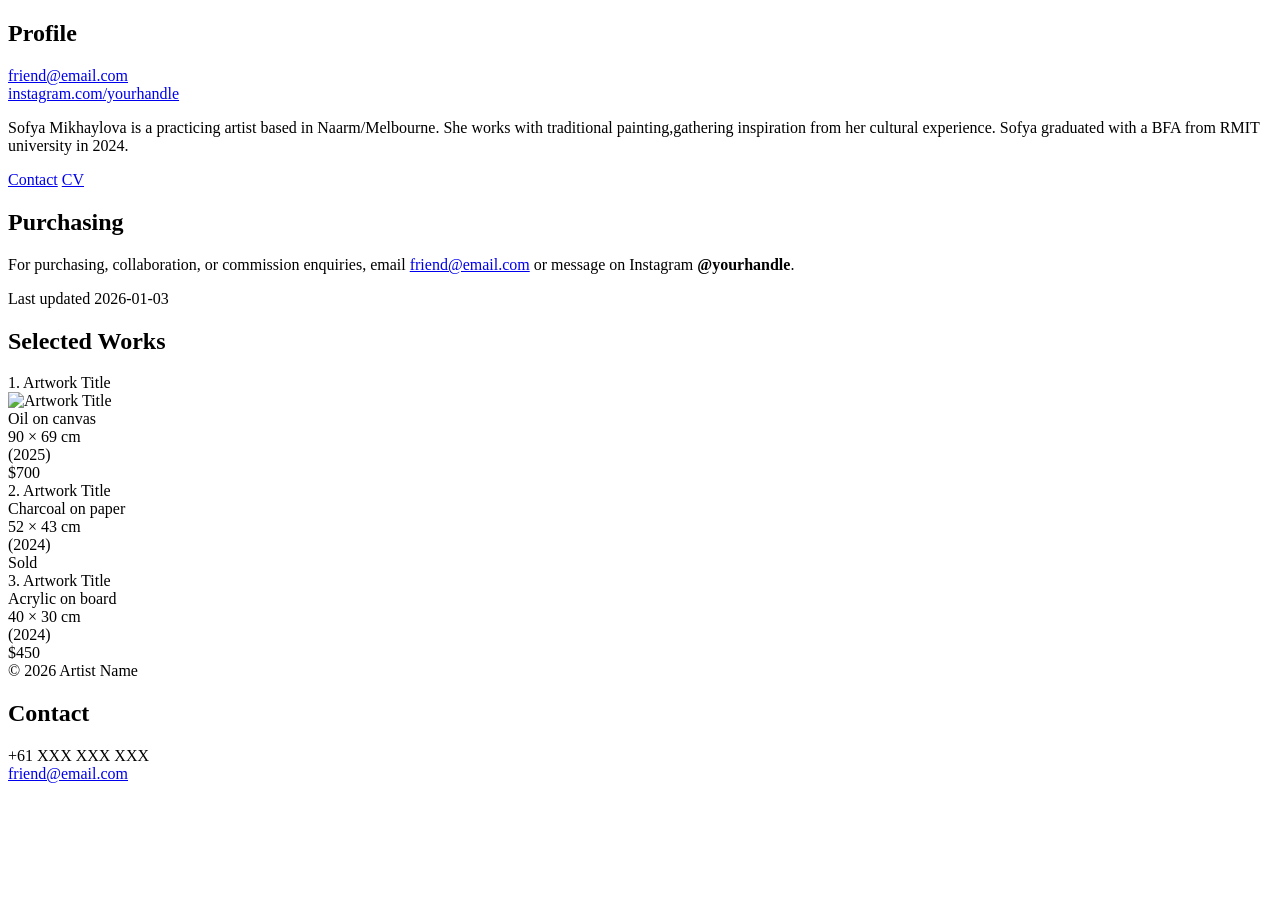
==== index.html @ 4bb9b55a "Update index.html" ====
<!doctype html>
<html lang="en">
<head>
  <meta charset="utf-8" />
  <meta name="viewport" content="width=device-width, initial-scale=1" />
  <title>Artist Name</title>
  <meta name="description" content="Artist portfolio, CV, and selected works." />
  <link rel="stylesheet" href="styles-v2.css" />

</head>

<body>
  <main>
    <div class="sep"></div>

    <section>
      <h2>Profile</h2>

      <div class="block">
        <div><a href="mailto:friend@email.com">friend@email.com</a></div>
        <div>
          <a href="https://instagram.com/yourhandle" target="_blank" rel="noreferrer">
            instagram.com/yourhandle
          </a>
        </div>
      </div>

      <p class="block">
        Sofya Mikhaylova is a practicing artist based in Naarm/Melbourne. She works with traditional painting,gathering inspiration from her cultural experience. Sofya graduated with a BFA from RMIT university in 2024.
      </p>

      <div class="nav">
        <a href="#contact">Contact</a>
        <a href="cv.html">CV</a>
      </div>
    </section>

    <div class="sep"></div>

    <section>
      <h2>Purchasing</h2>
      <p class="block">
        For purchasing, collaboration, or commission enquiries, email
        <a href="mailto:friend@email.com">friend@email.com</a>
        or message on Instagram <strong>@yourhandle</strong>.
      </p>
      <p class="muted">Last updated 2026-01-03</p>
    </section>

    <div class="sep"></div>

    <section>
      <h2>Selected Works</h2>

      <div class="sep"></div>

      <div class="work">
       <div class="title">1. Artwork Title</div>

       <!-- optional image -->
       <img class="work-img" src="images/work1.jpg" alt="Artwork Title">

       <div>Oil on canvas</div>
       <div>90 × 69 cm</div>
       <div>(2025)</div>
       <div>$700</div>
     </div>

     <div class="sep"></div>


      <div class="work">
        <div class="title">2. Artwork Title</div>
        <div>Charcoal on paper</div>
        <div>52 × 43 cm</div>
        <div>(2024)</div>
        <div>Sold</div>
      </div>

      <div class="sep"></div>

      <div class="work">
        <div class="title">3. Artwork Title</div>
        <div>Acrylic on board</div>
        <div>40 × 30 cm</div>
        <div>(2024)</div>
        <div>$450</div>
      </div>

      <div class="sep"></div>

      <div class="footer muted">© 2026 Artist Name</div>
    </section>

    <section id="contact">
      <div class="sep"></div>
      <h2>Contact</h2>
      <div class="block">+61 XXX XXX XXX</div>
      <div class="block"><a href="mailto:friend@email.com">friend@email.com</a></div>
    </section>
  </main>
</body>
</html>
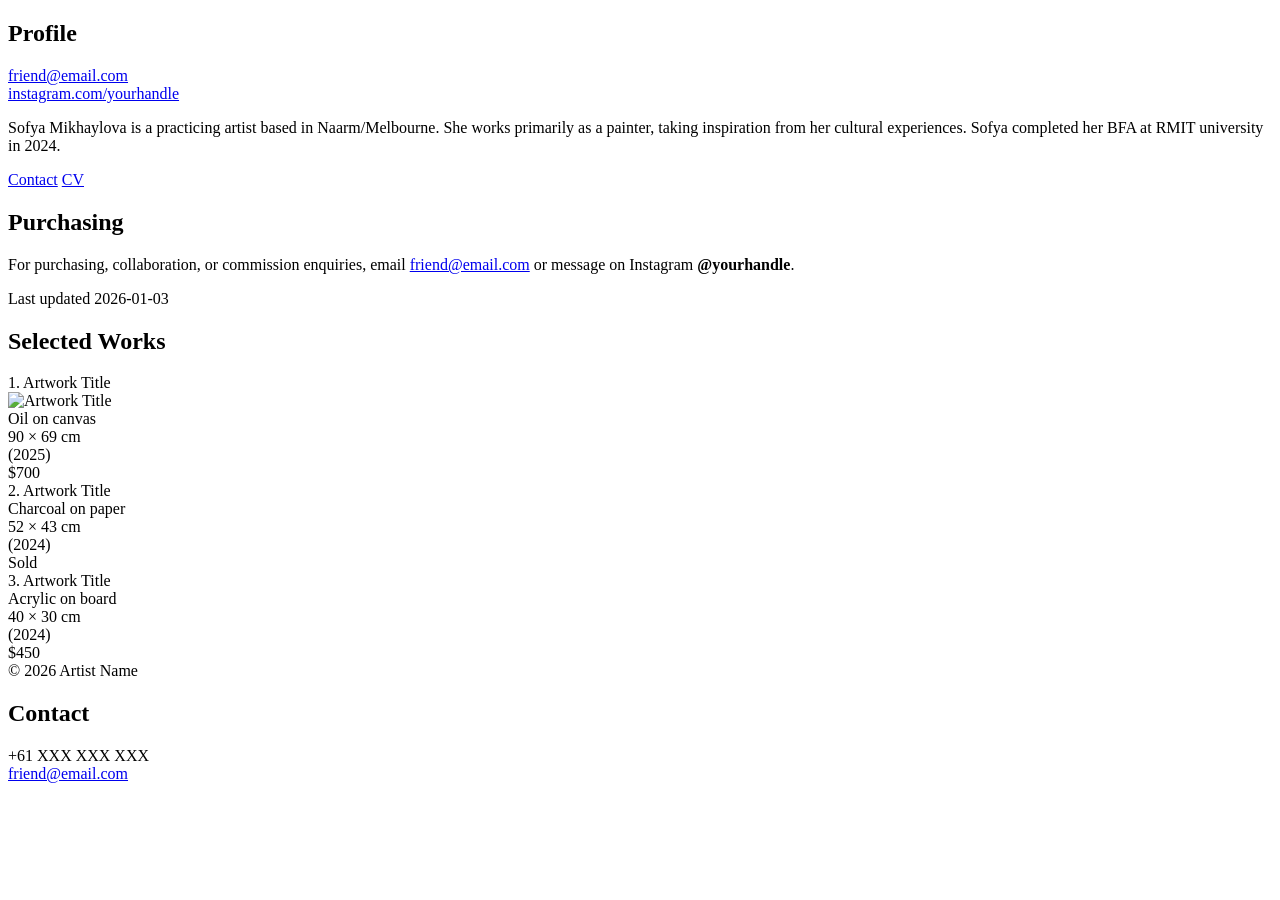
==== commit b8bcdab3: "Update index.html bio" ====
--- a/index.html
+++ b/index.html
@@ -26,7 +26,7 @@
       </div>
 
       <p class="block">
-        Sofya Mikhaylova is a practicing artist based in Naarm/Melbourne. She works with traditional painting,gathering inspiration from her cultural experience. Sofya graduated with a BFA from RMIT university in 2024.
+        Sofya Mikhaylova is a practicing artist based in Naarm/Melbourne. She works primarily as a painter, taking inspiration from her cultural experiences. Sofya completed her BFA at RMIT university in 2024.
       </p>
 
       <div class="nav">
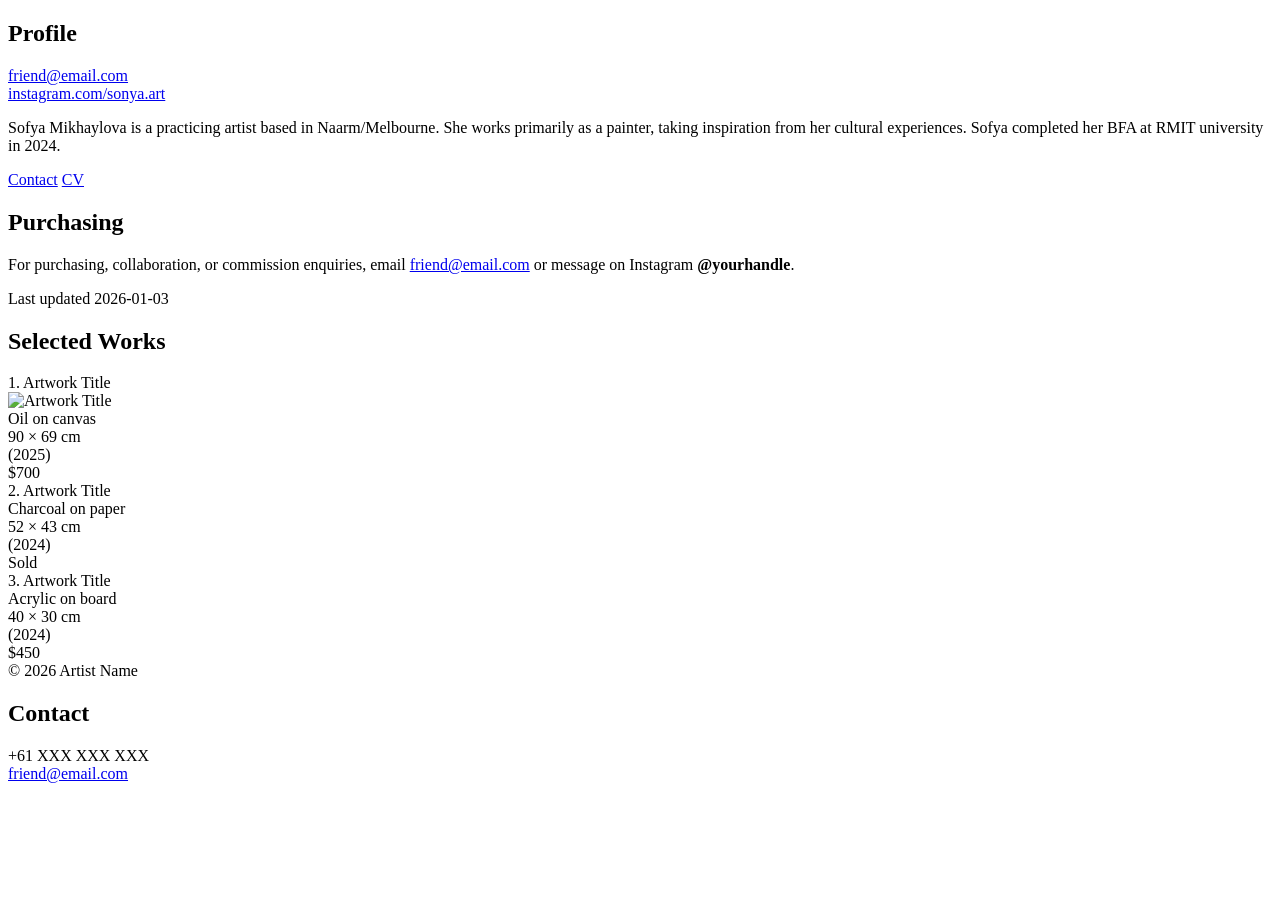
==== commit d762d48f: "Modify contact information and update links Updated Instagram handle and corrected formatting." ====
--- a/index.html
+++ b/index.html
@@ -19,9 +19,9 @@
       <div class="block">
         <div><a href="mailto:friend@email.com">friend@email.com</a></div>
         <div>
-          <a href="https://instagram.com/yourhandle" target="_blank" rel="noreferrer">
-            instagram.com/yourhandle
-          </a>
+          <a href="https://instagram.com/sonya.art" target="_blank">
+instagram.com/sonya.art
+</a>
         </div>
       </div>
 
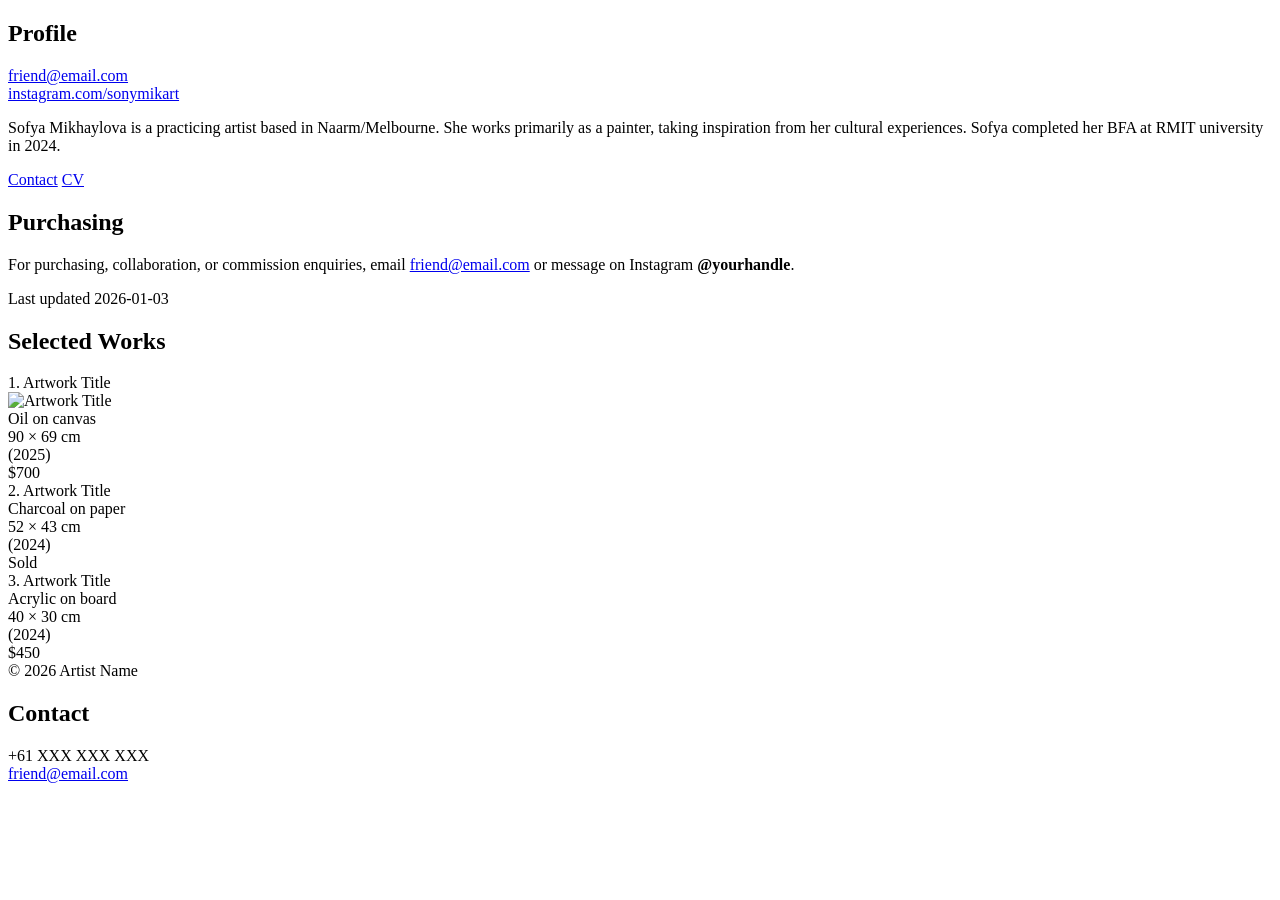
==== commit ade99b60: "Update Instagram link and formatting in index.html" ====
--- a/index.html
+++ b/index.html
@@ -19,8 +19,8 @@
       <div class="block">
         <div><a href="mailto:friend@email.com">friend@email.com</a></div>
         <div>
-          <a href="https://instagram.com/sonya.art" target="_blank">
-instagram.com/sonya.art
+          <a href="https://instagram.com/sonymikart" target="_blank">
+instagram.com/sonymikart
 </a>
         </div>
       </div>
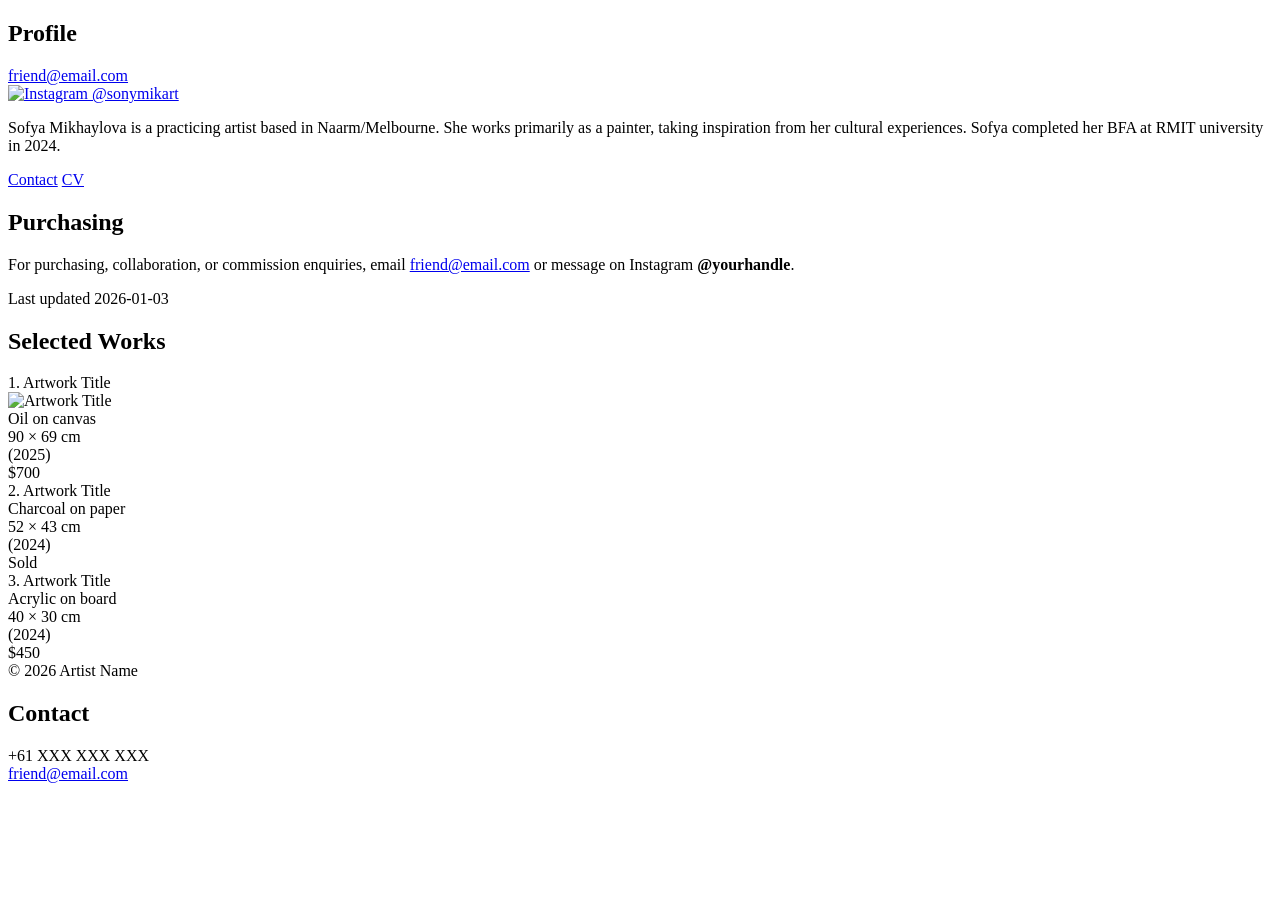
==== commit 529de520: "Fix HTML structure and update Instagram link" ====
--- a/index.html
+++ b/index.html
@@ -19,10 +19,13 @@
       <div class="block">
         <div><a href="mailto:friend@email.com">friend@email.com</a></div>
         <div>
-          <a href="https://instagram.com/sonymikart" target="_blank">
-instagram.com/sonymikart
-</a>
-        </div>
+  <a href="https://www.instagram.com/sonymikart/" target="_blank" class="social">
+    <img src="https://cdn.jsdelivr.net/npm/simple-icons@v9/icons/instagram.svg" 
+         alt="Instagram" 
+         class="icon">
+    @sonymikart
+  </a>
+</div>
       </div>
 
       <p class="block">
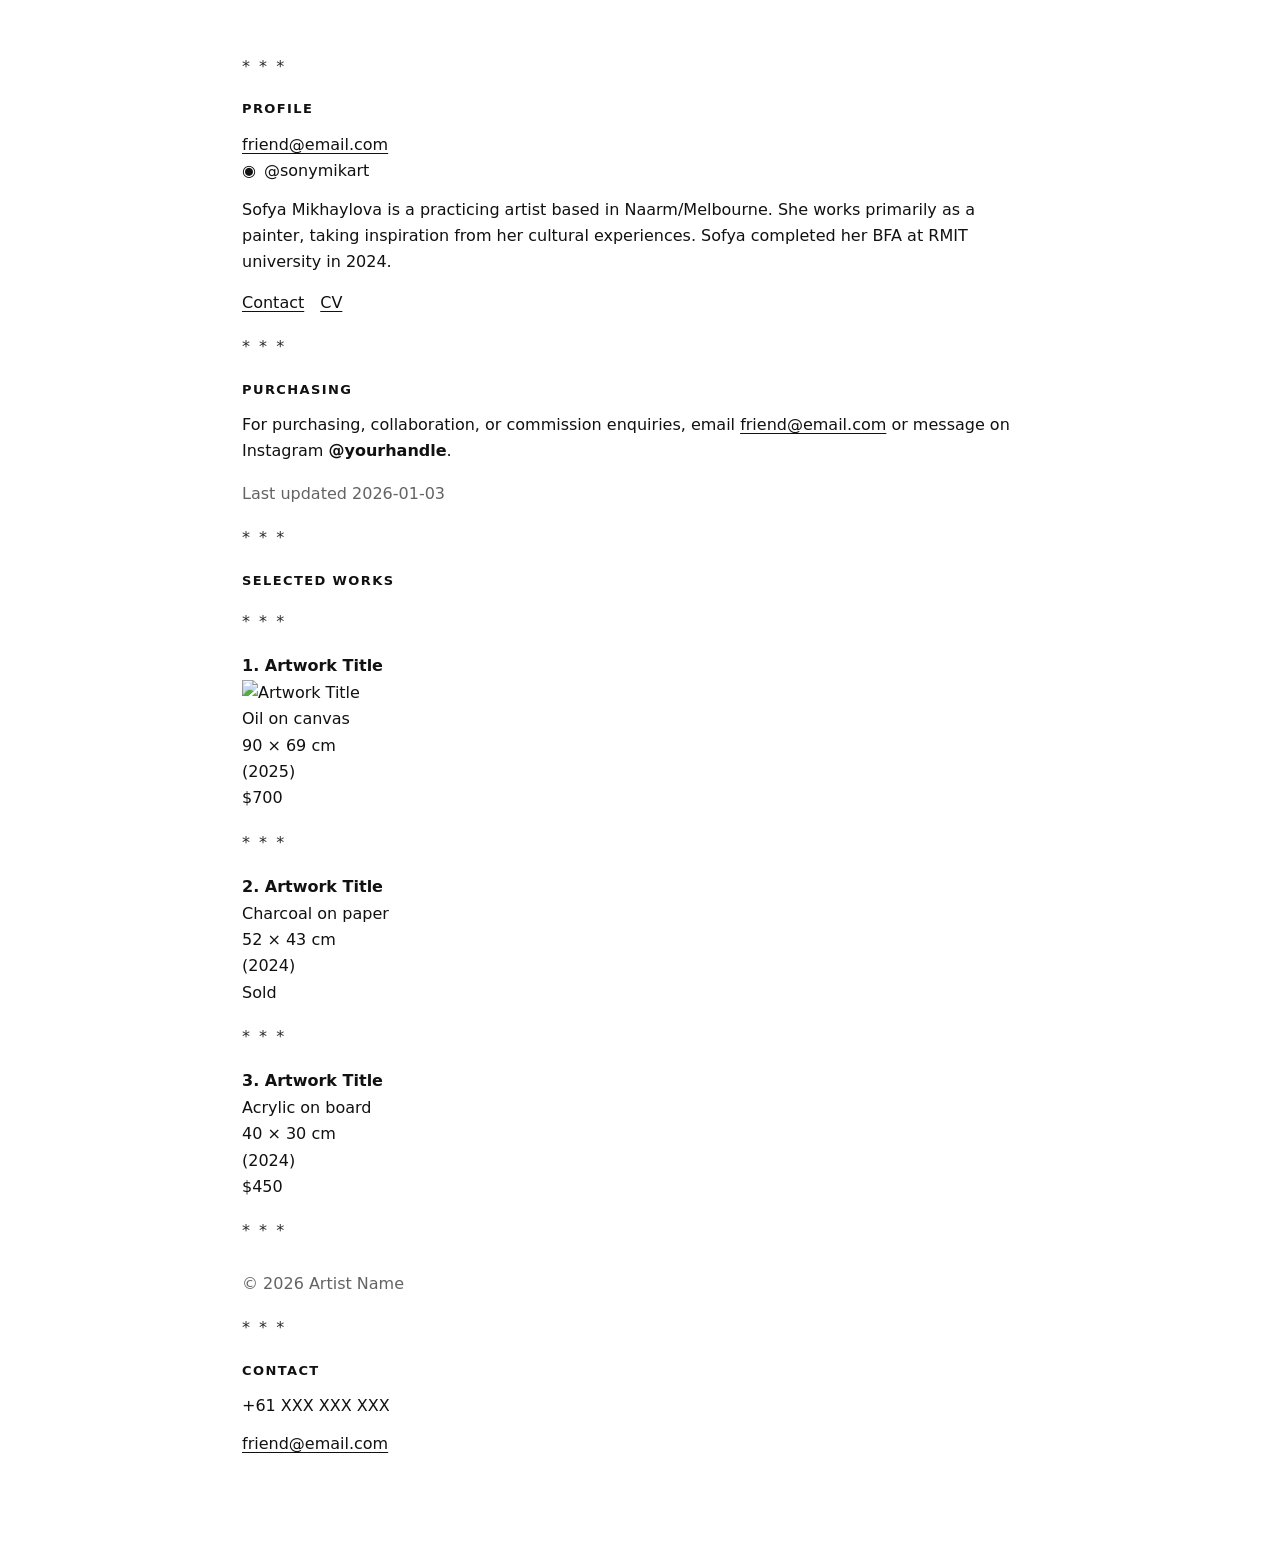
==== commit f6e3b789: "Fix HTML entity encoding in index.html" ====
--- a/index.html
+++ b/index.html
@@ -19,12 +19,10 @@
       <div class="block">
         <div><a href="mailto:friend@email.com">friend@email.com</a></div>
         <div>
-  <a href="https://www.instagram.com/sonymikart/" target="_blank" class="social">
-    <img src="https://cdn.jsdelivr.net/npm/simple-icons@v9/icons/instagram.svg" 
-         alt="Instagram" 
-         class="icon">
-    @sonymikart
-  </a>
+          <a href="https://www.instagram.com/sonymikart/" target="_blank" class="social">
+  <span class="insta-icon">◉</span>
+  @sonymikart
+</a>
 </div>
       </div>
 
--- a/styles-v2.css
+++ b/styles-v2.css
@@ -0,0 +1,81 @@
+:root { --max: 820px; }
+
+* { box-sizing: border-box; }
+
+body{
+  margin:0;
+  font:16px/1.65 system-ui,-apple-system,Segoe UI,Roboto,Arial,sans-serif;
+  color:#111;
+  background:#fff;
+}
+
+main{
+  max-width: var(--max);
+  margin: 0 auto;
+  padding: 36px 22px 80px;
+  transform: translateX(-10px);
+}
+
+a{ color:inherit; text-underline-offset:3px; }
+a:hover{ text-decoration-thickness:2px; }
+
+.sep{
+  margin: 18px 0;
+  opacity: .9;
+}
+.sep::before{
+  content:"* * *";
+  letter-spacing: 2px;
+}
+
+h2{
+  margin: 0 0 10px;
+  font-size: 13px;
+  letter-spacing: 1.4px;
+  text-transform: uppercase;
+}
+
+.block{ margin: 12px 0; }
+.muted{ opacity: .65; }
+
+.nav{
+  display:flex;
+  gap:16px;
+  flex-wrap:wrap;
+  margin: 14px 0 0;
+}
+
+.social{
+  display:flex;
+  align-items:center;
+  gap:8px;
+  text-decoration:none;
+}
+
+.work{ margin: 18px 0; }
+.work .title{ font-weight: 650; }
+
+.footer{ margin-top: 26px; }
+
+.footer{ margin-top: 26px; }
+
+
+/* Instagram icon style */
+.social{
+  display:flex;
+  align-items:center;
+  gap:8px;
+  text-decoration:none;
+}
+
+.icon{
+  width:8px;
+  height:8px;
+  opacity:0.8;
+}
+
+.social:hover .icon{
+  opacity:1;
+}
+
+
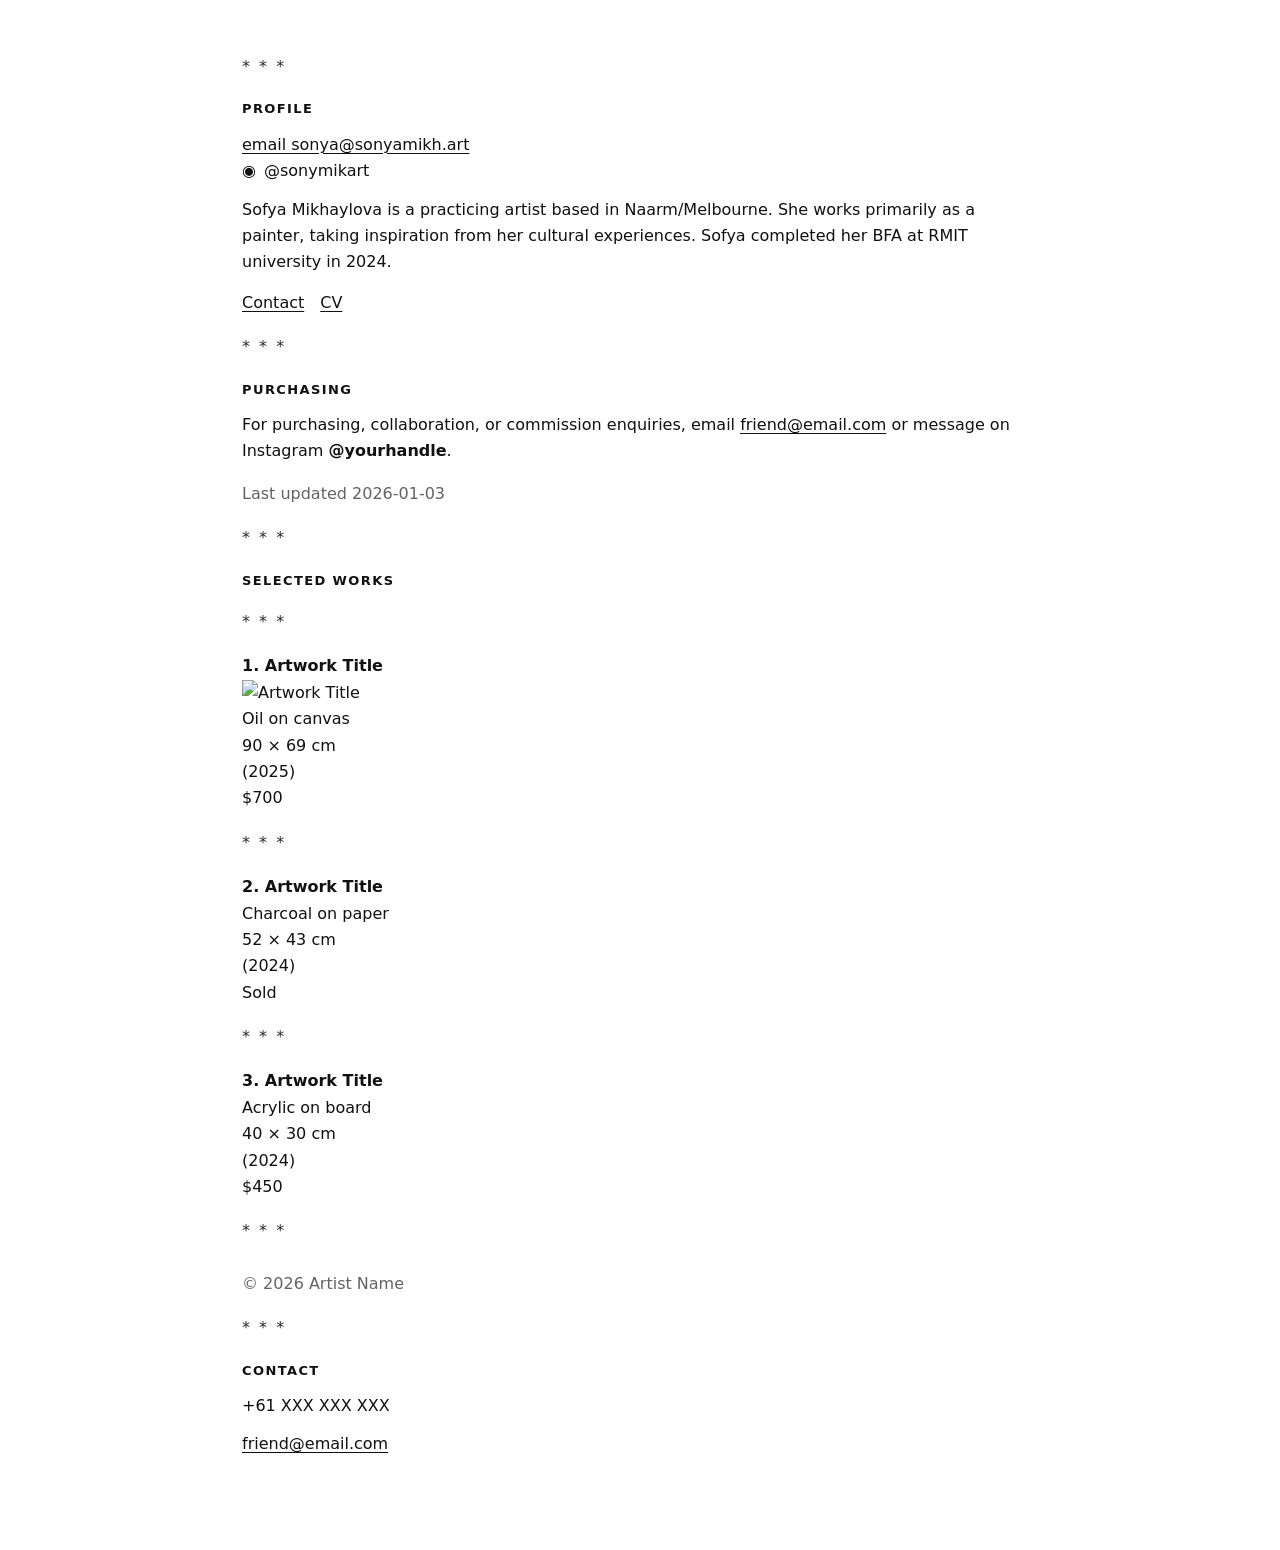
==== commit f91215b1: "Update index.html email" ====
--- a/index.html
+++ b/index.html
@@ -17,7 +17,7 @@
       <h2>Profile</h2>
 
       <div class="block">
-        <div><a href="mailto:friend@email.com">friend@email.com</a></div>
+        <div><a href="sonya@sonyamikh.art">email sonya@sonyamikh.art</a></div>
         <div>
           <a href="https://www.instagram.com/sonymikart/" target="_blank" class="social">
   <span class="insta-icon">◉</span>
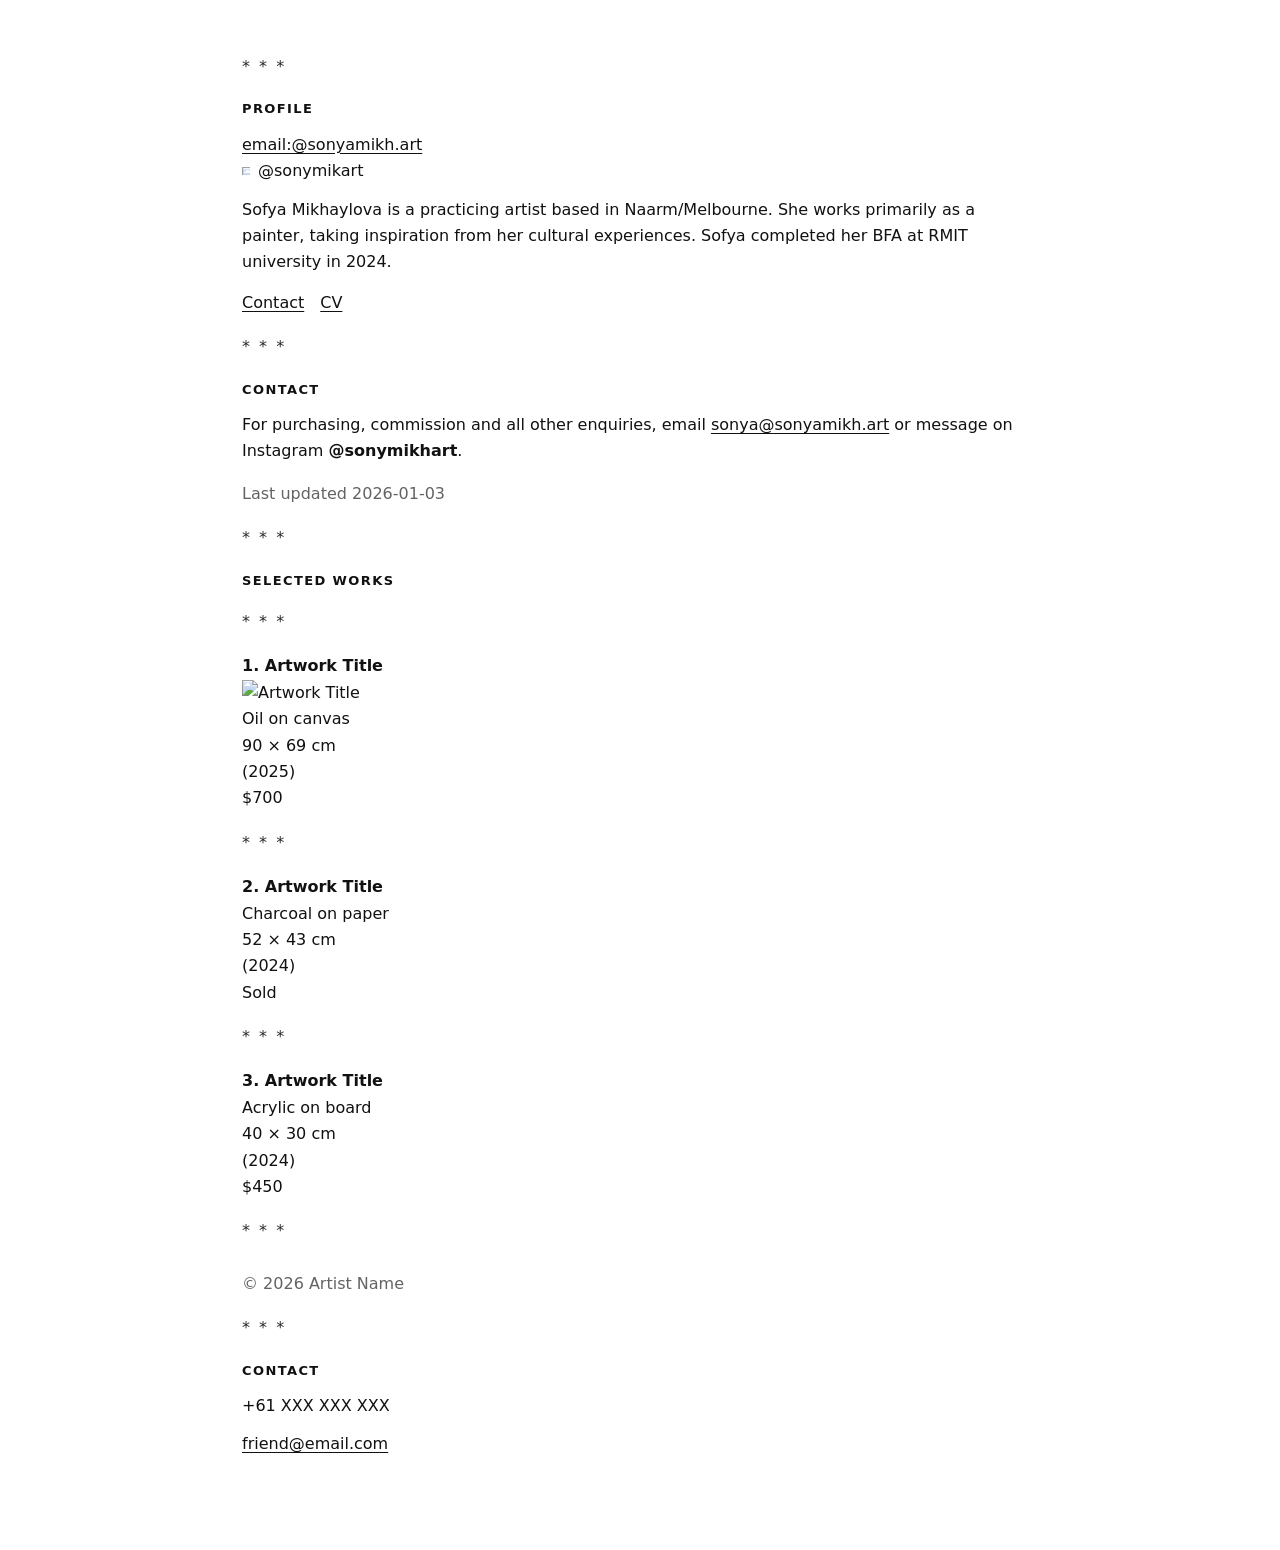
==== commit 9054e034: "Update index.html contacts" ====
--- a/index.html
+++ b/index.html
@@ -17,12 +17,14 @@
       <h2>Profile</h2>
 
       <div class="block">
-        <div><a href="sonya@sonyamikh.art">email sonya@sonyamikh.art</a></div>
+        <div><a href="sonya@sonyamikh.art">email:@sonyamikh.art</a></div>
         <div>
-          <a href="https://www.instagram.com/sonymikart/" target="_blank" class="social">
-  <span class="insta-icon">◉</span>
-  @sonymikart
-</a>
+  <a href="https://www.instagram.com/sonymikart/" target="_blank" class="social">
+    <img src="https://cdn.jsdelivr.net/npm/simple-icons@v9/icons/instagram.svg" 
+         alt="Instagram" 
+         class="icon">
+    @sonymikart
+  </a>
 </div>
       </div>
 
@@ -39,11 +41,11 @@
     <div class="sep"></div>
 
     <section>
-      <h2>Purchasing</h2>
+      <h2>Contact</h2>
       <p class="block">
-        For purchasing, collaboration, or commission enquiries, email
-        <a href="mailto:friend@email.com">friend@email.com</a>
-        or message on Instagram <strong>@yourhandle</strong>.
+        For purchasing, commission and all other enquiries, email
+        <a href="mailto:sonya@sonyamikh.art">sonya@sonyamikh.art</a>
+        or message on Instagram <strong>@sonymikhart</strong>.
       </p>
       <p class="muted">Last updated 2026-01-03</p>
     </section>
--- a/styles-v2.css
+++ b/styles-v2.css
@@ -71,11 +71,11 @@
 .icon{
   width:8px;
   height:8px;
-  opacity:0.8;
+  display:inline-block;
 }
 
-.social:hover .icon{
-  opacity:1;
+.social:hover{
+  opacity:0.7;
 }
 
 
